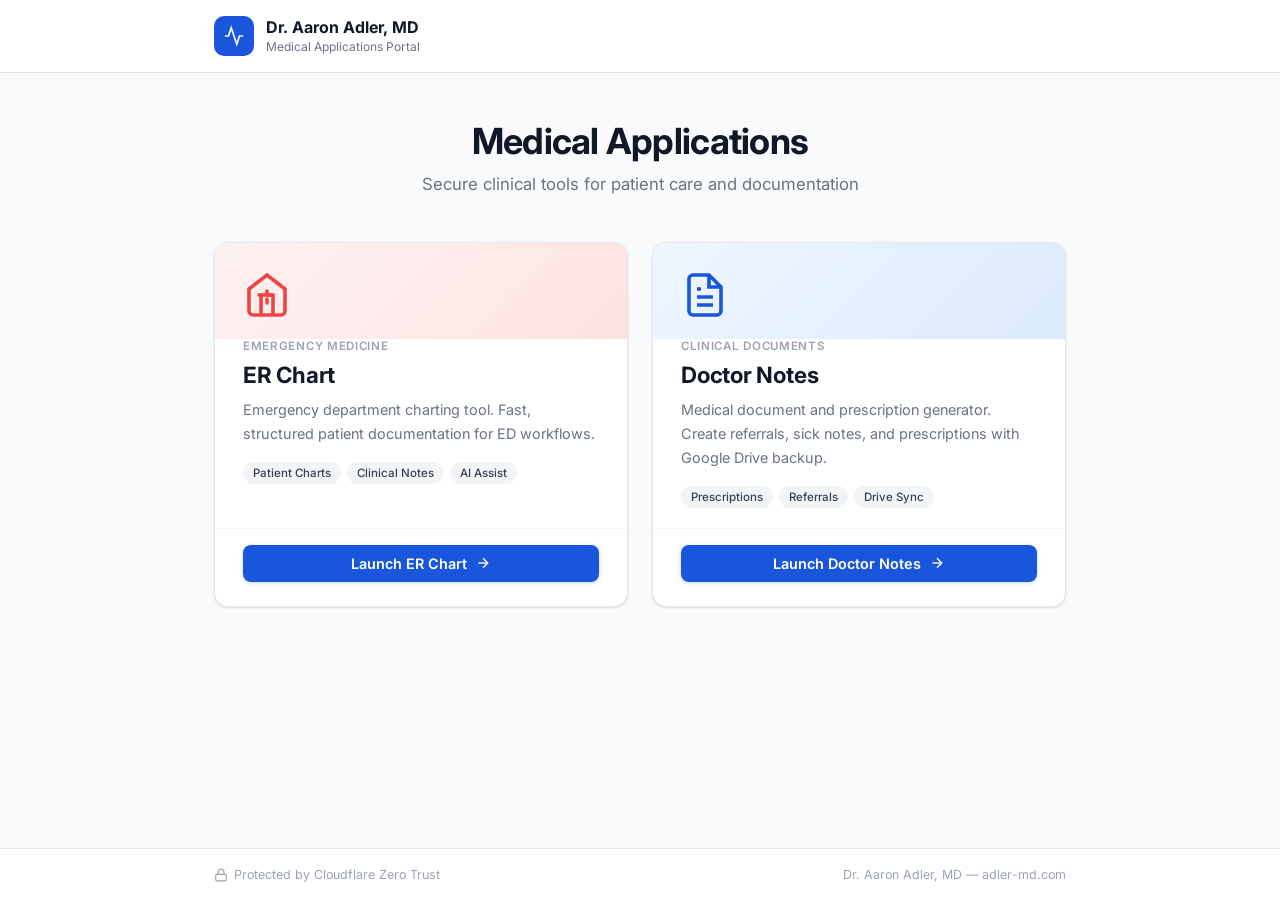
==== index.html @ fa026049 "Initial landing page — adler-md.com portal Clean medical portal with cards for ER Chart and Doctor N" ====
<!DOCTYPE html>
<html lang="en">
<head>
  <meta charset="UTF-8" />
  <meta name="viewport" content="width=device-width, initial-scale=1.0" />
  <title>Dr. Aaron Adler, MD — Medical Applications Portal</title>
  <link rel="stylesheet" href="style.css" />
  <link rel="preconnect" href="https://fonts.googleapis.com" />
  <link rel="preconnect" href="https://fonts.gstatic.com" crossorigin />
  <link href="https://fonts.googleapis.com/css2?family=Inter:wght@400;500;600;700&display=swap" rel="stylesheet" />
</head>
<body>

  <header class="header">
    <div class="header-inner">
      <div class="header-logo">
        <div class="logo-icon">
          <svg viewBox="0 0 24 24" fill="none" stroke="currentColor" stroke-width="1.8">
            <path d="M22 12h-4l-3 9L9 3l-3 9H2"/>
          </svg>
        </div>
        <div>
          <div class="logo-name">Dr. Aaron Adler, MD</div>
          <div class="logo-sub">Medical Applications Portal</div>
        </div>
      </div>
    </div>
  </header>

  <main class="main">

    <section class="hero">
      <h1 class="hero-title">Medical Applications</h1>
      <p class="hero-sub">Secure clinical tools for patient care and documentation</p>
    </section>

    <section class="cards">

      <div class="app-card">
        <div class="card-icon card-icon--red">
          <svg viewBox="0 0 24 24" fill="none" stroke="currentColor" stroke-width="1.8">
            <path d="M3 9l9-7 9 7v11a2 2 0 0 1-2 2H5a2 2 0 0 1-2-2z"/>
            <path d="M9 22V12h6v10"/>
            <line x1="12" y1="5" x2="12" y2="5"/>
            <path d="M8 12h2m2 0h2m-2-2v2m0 2v2" stroke-linecap="round"/>
          </svg>
        </div>
        <div class="card-body">
          <div class="card-tag">Emergency Medicine</div>
          <h2 class="card-title">ER Chart</h2>
          <p class="card-desc">Emergency department charting tool. Fast, structured patient documentation for ED workflows.</p>
          <div class="card-features">
            <span class="feature-pill">Patient Charts</span>
            <span class="feature-pill">Clinical Notes</span>
            <span class="feature-pill">AI Assist</span>
          </div>
        </div>
        <div class="card-footer">
          <a href="https://er.adler-md.com" class="btn btn-primary">
            Launch ER Chart
            <svg viewBox="0 0 24 24" fill="none" stroke="currentColor" stroke-width="2"><line x1="5" y1="12" x2="19" y2="12"/><polyline points="12 5 19 12 12 19"/></svg>
          </a>
        </div>
      </div>

      <div class="app-card">
        <div class="card-icon card-icon--blue">
          <svg viewBox="0 0 24 24" fill="none" stroke="currentColor" stroke-width="1.8">
            <path d="M14 2H6a2 2 0 0 0-2 2v16a2 2 0 0 0 2 2h12a2 2 0 0 0 2-2V8z"/>
            <polyline points="14 2 14 8 20 8"/>
            <line x1="16" y1="13" x2="8" y2="13"/>
            <line x1="16" y1="17" x2="8" y2="17"/>
            <polyline points="10 9 9 9 8 9"/>
          </svg>
        </div>
        <div class="card-body">
          <div class="card-tag">Clinical Documents</div>
          <h2 class="card-title">Doctor Notes</h2>
          <p class="card-desc">Medical document and prescription generator. Create referrals, sick notes, and prescriptions with Google Drive backup.</p>
          <div class="card-features">
            <span class="feature-pill">Prescriptions</span>
            <span class="feature-pill">Referrals</span>
            <span class="feature-pill">Drive Sync</span>
          </div>
        </div>
        <div class="card-footer">
          <a href="https://notes.adler-md.com" class="btn btn-primary">
            Launch Doctor Notes
            <svg viewBox="0 0 24 24" fill="none" stroke="currentColor" stroke-width="2"><line x1="5" y1="12" x2="19" y2="12"/><polyline points="12 5 19 12 12 19"/></svg>
          </a>
        </div>
      </div>

    </section>

  </main>

  <footer class="footer">
    <div class="footer-inner">
      <div class="footer-lock">
        <svg viewBox="0 0 24 24" fill="none" stroke="currentColor" stroke-width="2" style="width:14px;height:14px;">
          <rect x="3" y="11" width="18" height="11" rx="2" ry="2"/>
          <path d="M7 11V7a5 5 0 0 1 10 0v4"/>
        </svg>
        Protected by Cloudflare Zero Trust
      </div>
      <div class="footer-copy">Dr. Aaron Adler, MD &mdash; adler-md.com</div>
    </div>
  </footer>

</body>
</html>
---- style.css ----
*, *::before, *::after {
  box-sizing: border-box;
  margin: 0;
  padding: 0;
}

:root {
  --blue-600: #1a56db;
  --blue-700: #1648c0;
  --blue-50:  #eff6ff;
  --blue-100: #dbeafe;
  --red-500:  #ef4444;
  --red-50:   #fef2f2;
  --red-100:  #fee2e2;
  --gray-50:  #f9fafb;
  --gray-100: #f3f4f6;
  --gray-200: #e5e7eb;
  --gray-400: #9ca3af;
  --gray-500: #6b7280;
  --gray-700: #374151;
  --gray-900: #111827;
  --white:    #ffffff;

  --shadow-sm: 0 1px 3px rgba(0,0,0,.08), 0 1px 2px rgba(0,0,0,.05);
  --shadow-md: 0 4px 16px rgba(0,0,0,.10), 0 2px 6px rgba(0,0,0,.06);
  --shadow-lg: 0 10px 32px rgba(0,0,0,.12), 0 4px 12px rgba(0,0,0,.07);

  --radius: 14px;
  --radius-sm: 8px;
}

html { font-size: 16px; }

body {
  font-family: 'Inter', system-ui, -apple-system, sans-serif;
  background: var(--gray-50);
  color: var(--gray-900);
  min-height: 100vh;
  display: flex;
  flex-direction: column;
  -webkit-font-smoothing: antialiased;
}

/* ---- HEADER ---- */
.header {
  background: var(--white);
  border-bottom: 1px solid var(--gray-200);
  position: sticky;
  top: 0;
  z-index: 10;
}

.header-inner {
  max-width: 900px;
  margin: 0 auto;
  padding: 16px 24px;
}

.header-logo {
  display: flex;
  align-items: center;
  gap: 12px;
}

.logo-icon {
  width: 40px;
  height: 40px;
  background: var(--blue-600);
  border-radius: 10px;
  display: flex;
  align-items: center;
  justify-content: center;
  flex-shrink: 0;
  color: var(--white);
}

.logo-icon svg {
  width: 22px;
  height: 22px;
}

.logo-name {
  font-size: 1rem;
  font-weight: 700;
  color: var(--gray-900);
  line-height: 1.2;
}

.logo-sub {
  font-size: .75rem;
  color: var(--gray-500);
  margin-top: 2px;
}

/* ---- MAIN ---- */
.main {
  flex: 1;
  max-width: 900px;
  width: 100%;
  margin: 0 auto;
  padding: 48px 24px 64px;
}

/* ---- HERO ---- */
.hero {
  text-align: center;
  margin-bottom: 48px;
}

.hero-title {
  font-size: 2.25rem;
  font-weight: 700;
  color: var(--gray-900);
  letter-spacing: -.02em;
  line-height: 1.15;
}

.hero-sub {
  margin-top: 12px;
  font-size: 1.05rem;
  color: var(--gray-500);
  font-weight: 400;
}

/* ---- CARDS ---- */
.cards {
  display: grid;
  grid-template-columns: repeat(auto-fit, minmax(300px, 1fr));
  gap: 24px;
}

.app-card {
  background: var(--white);
  border: 1px solid var(--gray-200);
  border-radius: var(--radius);
  box-shadow: var(--shadow-sm);
  display: flex;
  flex-direction: column;
  overflow: hidden;
  transition: box-shadow .18s ease, transform .18s ease;
}

.app-card:hover {
  box-shadow: var(--shadow-lg);
  transform: translateY(-2px);
}

/* Card icon banner */
.card-icon {
  padding: 28px 28px 20px;
  display: flex;
  align-items: center;
  justify-content: flex-start;
}

.card-icon svg {
  width: 48px;
  height: 48px;
}

.card-icon--blue {
  background: linear-gradient(135deg, var(--blue-50) 0%, var(--blue-100) 100%);
  color: var(--blue-600);
}

.card-icon--red {
  background: linear-gradient(135deg, var(--red-50) 0%, var(--red-100) 100%);
  color: var(--red-500);
}

/* Card body */
.card-body {
  padding: 0 28px 20px;
  flex: 1;
}

.card-tag {
  font-size: .72rem;
  font-weight: 600;
  text-transform: uppercase;
  letter-spacing: .06em;
  color: var(--gray-400);
  margin-bottom: 8px;
}

.card-title {
  font-size: 1.4rem;
  font-weight: 700;
  color: var(--gray-900);
  margin-bottom: 10px;
  letter-spacing: -.01em;
}

.card-desc {
  font-size: .9rem;
  color: var(--gray-500);
  line-height: 1.65;
  margin-bottom: 16px;
}

.card-features {
  display: flex;
  flex-wrap: wrap;
  gap: 6px;
}

.feature-pill {
  font-size: .72rem;
  font-weight: 500;
  background: var(--gray-100);
  color: var(--gray-700);
  border-radius: 99px;
  padding: 4px 10px;
}

/* Card footer */
.card-footer {
  padding: 16px 28px 24px;
  border-top: 1px solid var(--gray-100);
}

.btn {
  display: inline-flex;
  align-items: center;
  gap: 8px;
  font-family: inherit;
  font-size: .9rem;
  font-weight: 600;
  border-radius: var(--radius-sm);
  padding: 10px 18px;
  cursor: pointer;
  text-decoration: none;
  transition: background .15s, box-shadow .15s;
  border: none;
}

.btn svg {
  width: 16px;
  height: 16px;
  flex-shrink: 0;
}

.btn-primary {
  background: var(--blue-600);
  color: var(--white);
  width: 100%;
  justify-content: center;
  box-shadow: 0 1px 4px rgba(26,86,219,.25);
}

.btn-primary:hover {
  background: var(--blue-700);
  box-shadow: 0 4px 12px rgba(26,86,219,.35);
}

/* ---- FOOTER ---- */
.footer {
  background: var(--white);
  border-top: 1px solid var(--gray-200);
  margin-top: auto;
}

.footer-inner {
  max-width: 900px;
  margin: 0 auto;
  padding: 18px 24px;
  display: flex;
  align-items: center;
  justify-content: space-between;
  gap: 16px;
  flex-wrap: wrap;
}

.footer-lock {
  display: flex;
  align-items: center;
  gap: 6px;
  font-size: .78rem;
  color: var(--gray-400);
}

.footer-copy {
  font-size: .78rem;
  color: var(--gray-400);
}

/* ---- RESPONSIVE ---- */
@media (max-width: 600px) {
  .hero-title { font-size: 1.75rem; }
  .main { padding: 32px 16px 48px; }
  .hero { margin-bottom: 32px; }
  .card-icon, .card-body { padding-left: 20px; padding-right: 20px; }
  .card-footer { padding: 14px 20px 20px; }
  .footer-inner { flex-direction: column; align-items: flex-start; gap: 6px; }
}
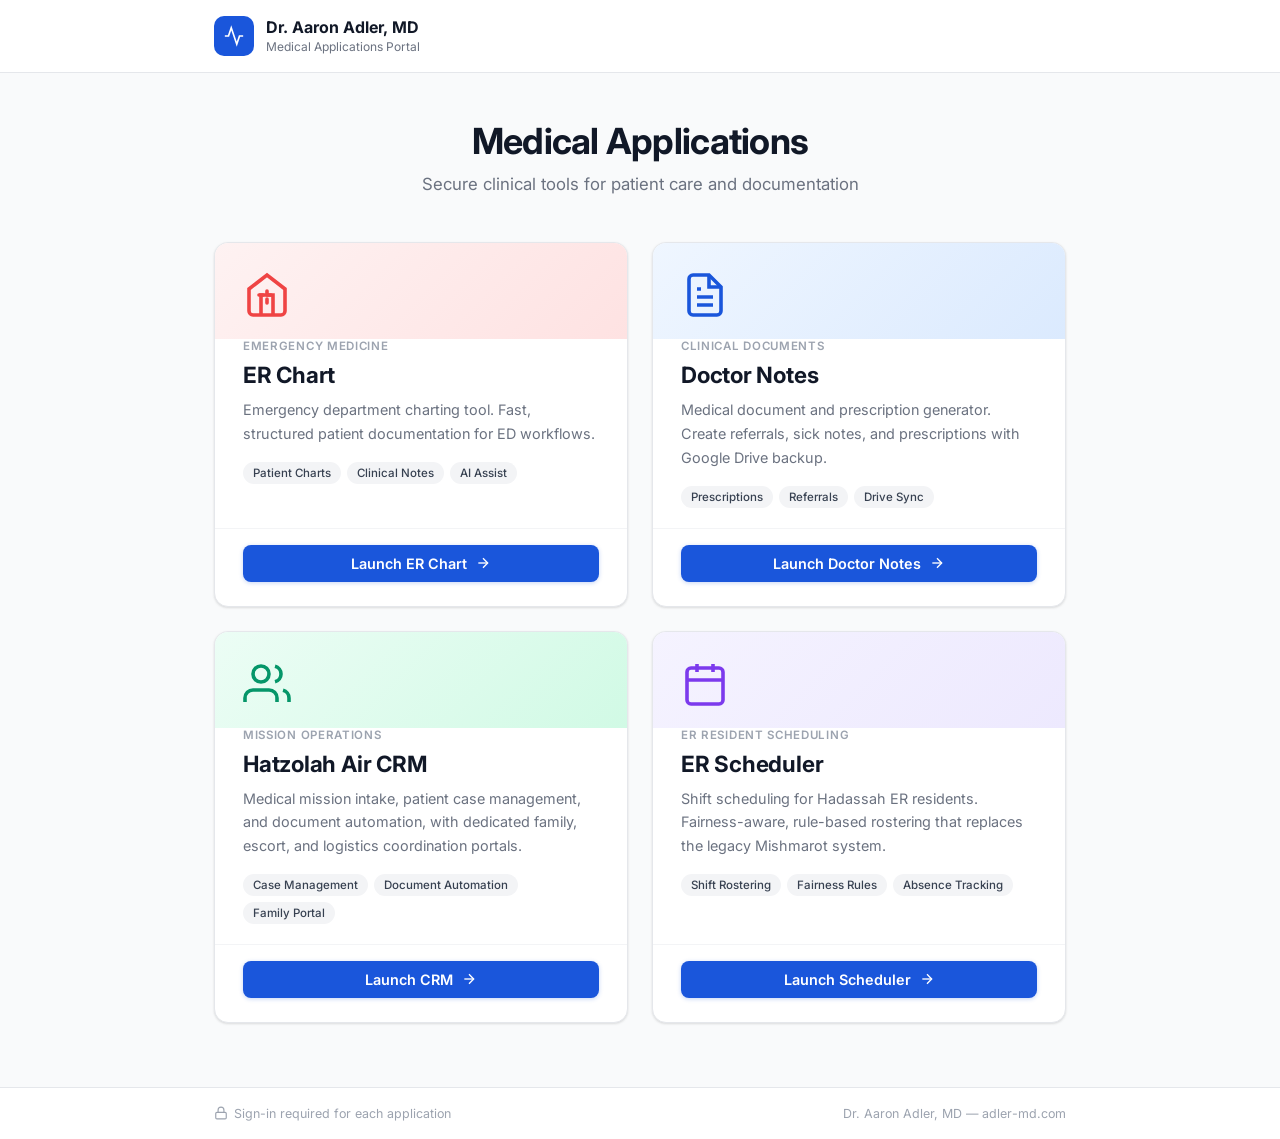
==== commit 4143b4a9: "Add CRM and Scheduler cards, update footer and security headers - Add Hatzolah Air CRM card (app.hat" ====
--- a/index.html
+++ b/index.html
@@ -91,6 +91,60 @@
         </div>
       </div>
 
+      <div class="app-card">
+        <div class="card-icon card-icon--green">
+          <svg viewBox="0 0 24 24" fill="none" stroke="currentColor" stroke-width="1.8">
+            <path d="M17 21v-2a4 4 0 0 0-4-4H5a4 4 0 0 0-4 4v2"/>
+            <circle cx="9" cy="7" r="4"/>
+            <path d="M23 21v-2a4 4 0 0 0-3-3.87"/>
+            <path d="M16 3.13a4 4 0 0 1 0 7.75"/>
+          </svg>
+        </div>
+        <div class="card-body">
+          <div class="card-tag">Mission Operations</div>
+          <h2 class="card-title">Hatzolah Air CRM</h2>
+          <p class="card-desc">Medical mission intake, patient case management, and document automation, with dedicated family, escort, and logistics coordination portals.</p>
+          <div class="card-features">
+            <span class="feature-pill">Case Management</span>
+            <span class="feature-pill">Document Automation</span>
+            <span class="feature-pill">Family Portal</span>
+          </div>
+        </div>
+        <div class="card-footer">
+          <a href="https://app.hatzolahair.org.il" class="btn btn-primary">
+            Launch CRM
+            <svg viewBox="0 0 24 24" fill="none" stroke="currentColor" stroke-width="2"><line x1="5" y1="12" x2="19" y2="12"/><polyline points="12 5 19 12 12 19"/></svg>
+          </a>
+        </div>
+      </div>
+
+      <div class="app-card">
+        <div class="card-icon card-icon--purple">
+          <svg viewBox="0 0 24 24" fill="none" stroke="currentColor" stroke-width="1.8">
+            <rect x="3" y="4" width="18" height="18" rx="2" ry="2"/>
+            <line x1="16" y1="2" x2="16" y2="6"/>
+            <line x1="8" y1="2" x2="8" y2="6"/>
+            <line x1="3" y1="10" x2="21" y2="10"/>
+          </svg>
+        </div>
+        <div class="card-body">
+          <div class="card-tag">ER Resident Scheduling</div>
+          <h2 class="card-title">ER Scheduler</h2>
+          <p class="card-desc">Shift scheduling for Hadassah ER residents. Fairness-aware, rule-based rostering that replaces the legacy Mishmarot system.</p>
+          <div class="card-features">
+            <span class="feature-pill">Shift Rostering</span>
+            <span class="feature-pill">Fairness Rules</span>
+            <span class="feature-pill">Absence Tracking</span>
+          </div>
+        </div>
+        <div class="card-footer">
+          <a href="https://scheduler.adler-md.com" class="btn btn-primary">
+            Launch Scheduler
+            <svg viewBox="0 0 24 24" fill="none" stroke="currentColor" stroke-width="2"><line x1="5" y1="12" x2="19" y2="12"/><polyline points="12 5 19 12 12 19"/></svg>
+          </a>
+        </div>
+      </div>
+
     </section>
 
   </main>
@@ -98,11 +152,11 @@
   <footer class="footer">
     <div class="footer-inner">
       <div class="footer-lock">
-        <svg viewBox="0 0 24 24" fill="none" stroke="currentColor" stroke-width="2" style="width:14px;height:14px;">
+        <svg viewBox="0 0 24 24" fill="none" stroke="currentColor" stroke-width="2">
           <rect x="3" y="11" width="18" height="11" rx="2" ry="2"/>
           <path d="M7 11V7a5 5 0 0 1 10 0v4"/>
         </svg>
-        Protected by Cloudflare Zero Trust
+        Sign-in required for each application
       </div>
       <div class="footer-copy">Dr. Aaron Adler, MD &mdash; adler-md.com</div>
     </div>
--- a/style.css
+++ b/style.css
@@ -12,6 +12,12 @@
   --red-500:  #ef4444;
   --red-50:   #fef2f2;
   --red-100:  #fee2e2;
+  --green-600: #059669;
+  --green-50:  #ecfdf5;
+  --green-100: #d1fae5;
+  --purple-600: #7c3aed;
+  --purple-50:  #f5f3ff;
+  --purple-100: #ede9fe;
   --gray-50:  #f9fafb;
   --gray-100: #f3f4f6;
   --gray-200: #e5e7eb;
@@ -166,6 +172,16 @@
 .card-icon--red {
   background: linear-gradient(135deg, var(--red-50) 0%, var(--red-100) 100%);
   color: var(--red-500);
+}
+
+.card-icon--green {
+  background: linear-gradient(135deg, var(--green-50) 0%, var(--green-100) 100%);
+  color: var(--green-600);
+}
+
+.card-icon--purple {
+  background: linear-gradient(135deg, var(--purple-50) 0%, var(--purple-100) 100%);
+  color: var(--purple-600);
 }
 
 /* Card body */
@@ -279,6 +295,11 @@
   color: var(--gray-400);
 }
 
+.footer-lock svg {
+  width: 14px;
+  height: 14px;
+}
+
 .footer-copy {
   font-size: .78rem;
   color: var(--gray-400);
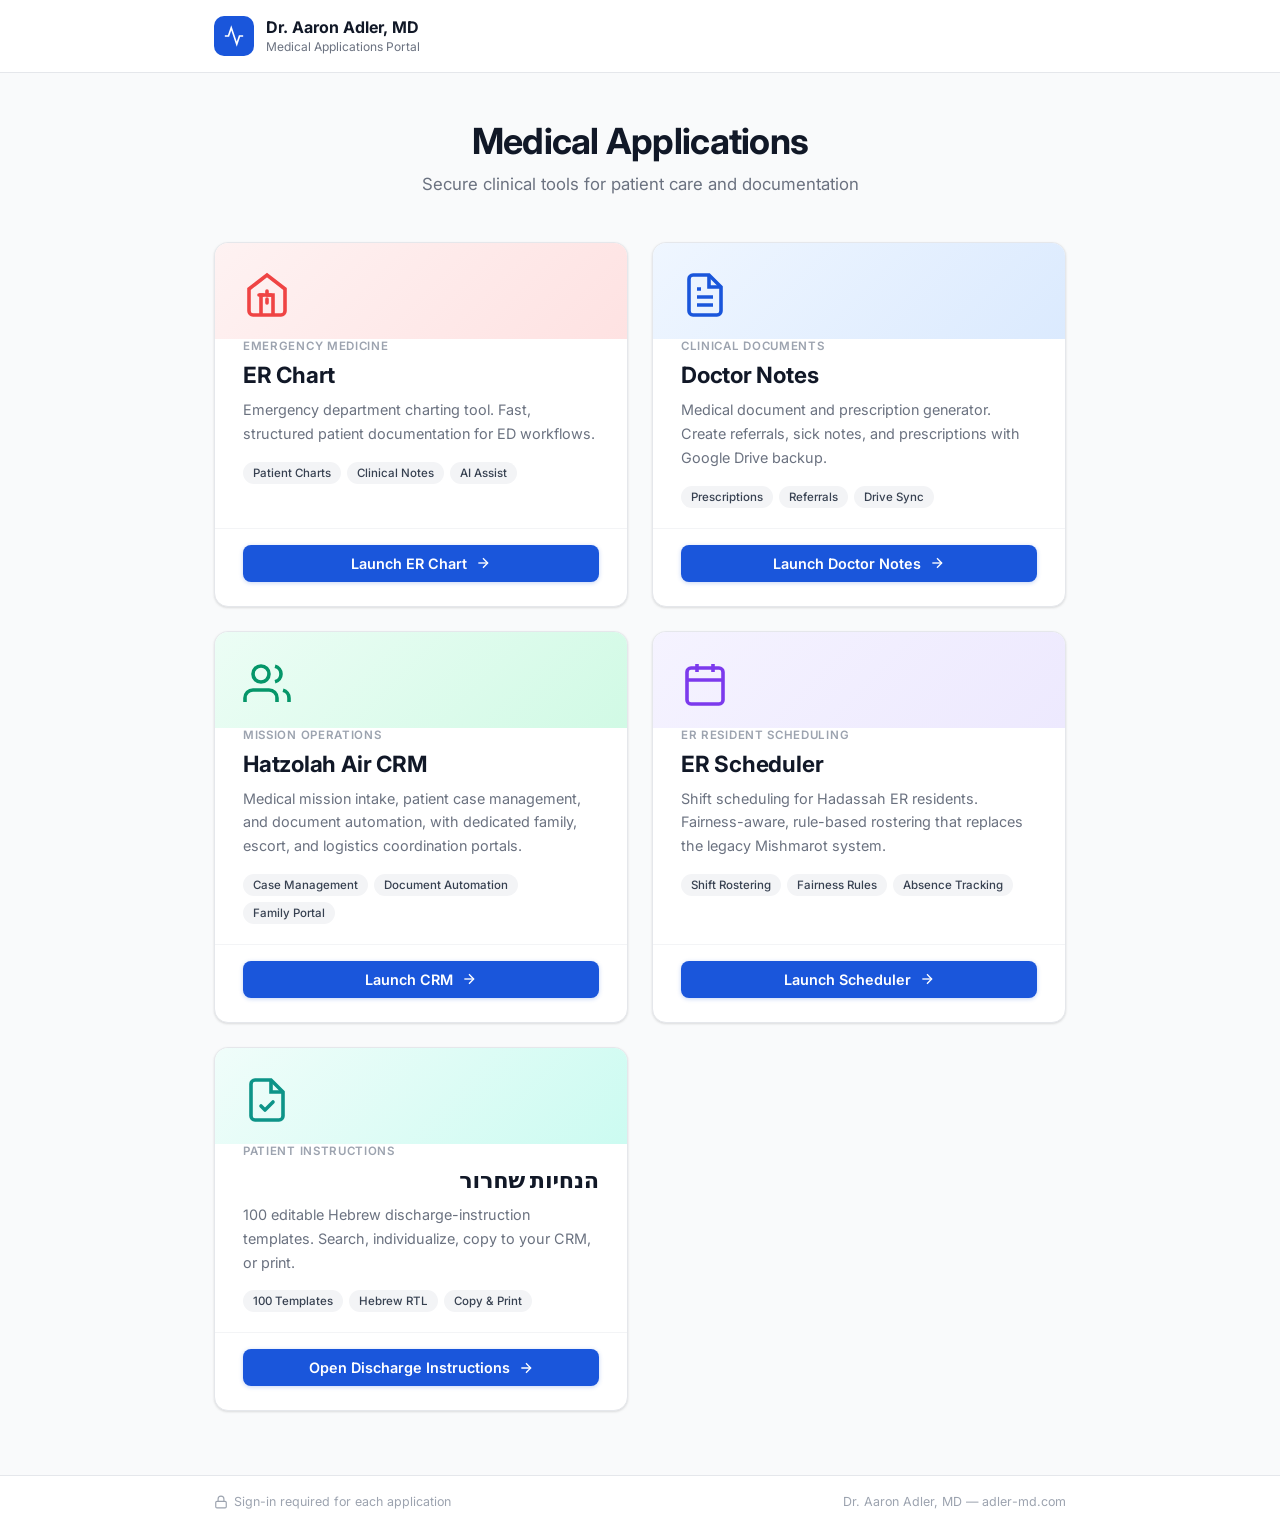
==== commit b6af89a4: "Add Hebrew discharge instructions module (הנחיות שחרור) 100 templates with search, category filter, " ====
--- a/index.html
+++ b/index.html
@@ -145,6 +145,32 @@
         </div>
       </div>
 
+      <div class="app-card">
+        <div class="card-icon card-icon--teal">
+          <svg viewBox="0 0 24 24" fill="none" stroke="currentColor" stroke-width="1.8">
+            <path d="M14 2H6a2 2 0 0 0-2 2v16a2 2 0 0 0 2 2h12a2 2 0 0 0 2-2V8z"/>
+            <polyline points="14 2 14 8 20 8"/>
+            <path d="M9 15l2 2 4-4" stroke-linecap="round" stroke-linejoin="round"/>
+          </svg>
+        </div>
+        <div class="card-body">
+          <div class="card-tag">Patient Instructions</div>
+          <h2 class="card-title" lang="he" dir="rtl">הנחיות שחרור</h2>
+          <p class="card-desc">100 editable Hebrew discharge-instruction templates. Search, individualize, copy to your CRM, or print.</p>
+          <div class="card-features">
+            <span class="feature-pill">100 Templates</span>
+            <span class="feature-pill">Hebrew RTL</span>
+            <span class="feature-pill">Copy &amp; Print</span>
+          </div>
+        </div>
+        <div class="card-footer">
+          <a href="/discharge-instructions/" class="btn btn-primary">
+            Open Discharge Instructions
+            <svg viewBox="0 0 24 24" fill="none" stroke="currentColor" stroke-width="2"><line x1="5" y1="12" x2="19" y2="12"/><polyline points="12 5 19 12 12 19"/></svg>
+          </a>
+        </div>
+      </div>
+
     </section>
 
   </main>
--- a/style.css
+++ b/style.css
@@ -184,6 +184,11 @@
   color: var(--purple-600);
 }
 
+.card-icon--teal {
+  background: linear-gradient(135deg, #f0fdfa 0%, #ccfbf1 100%);
+  color: #0d9488;
+}
+
 /* Card body */
 .card-body {
   padding: 0 28px 20px;
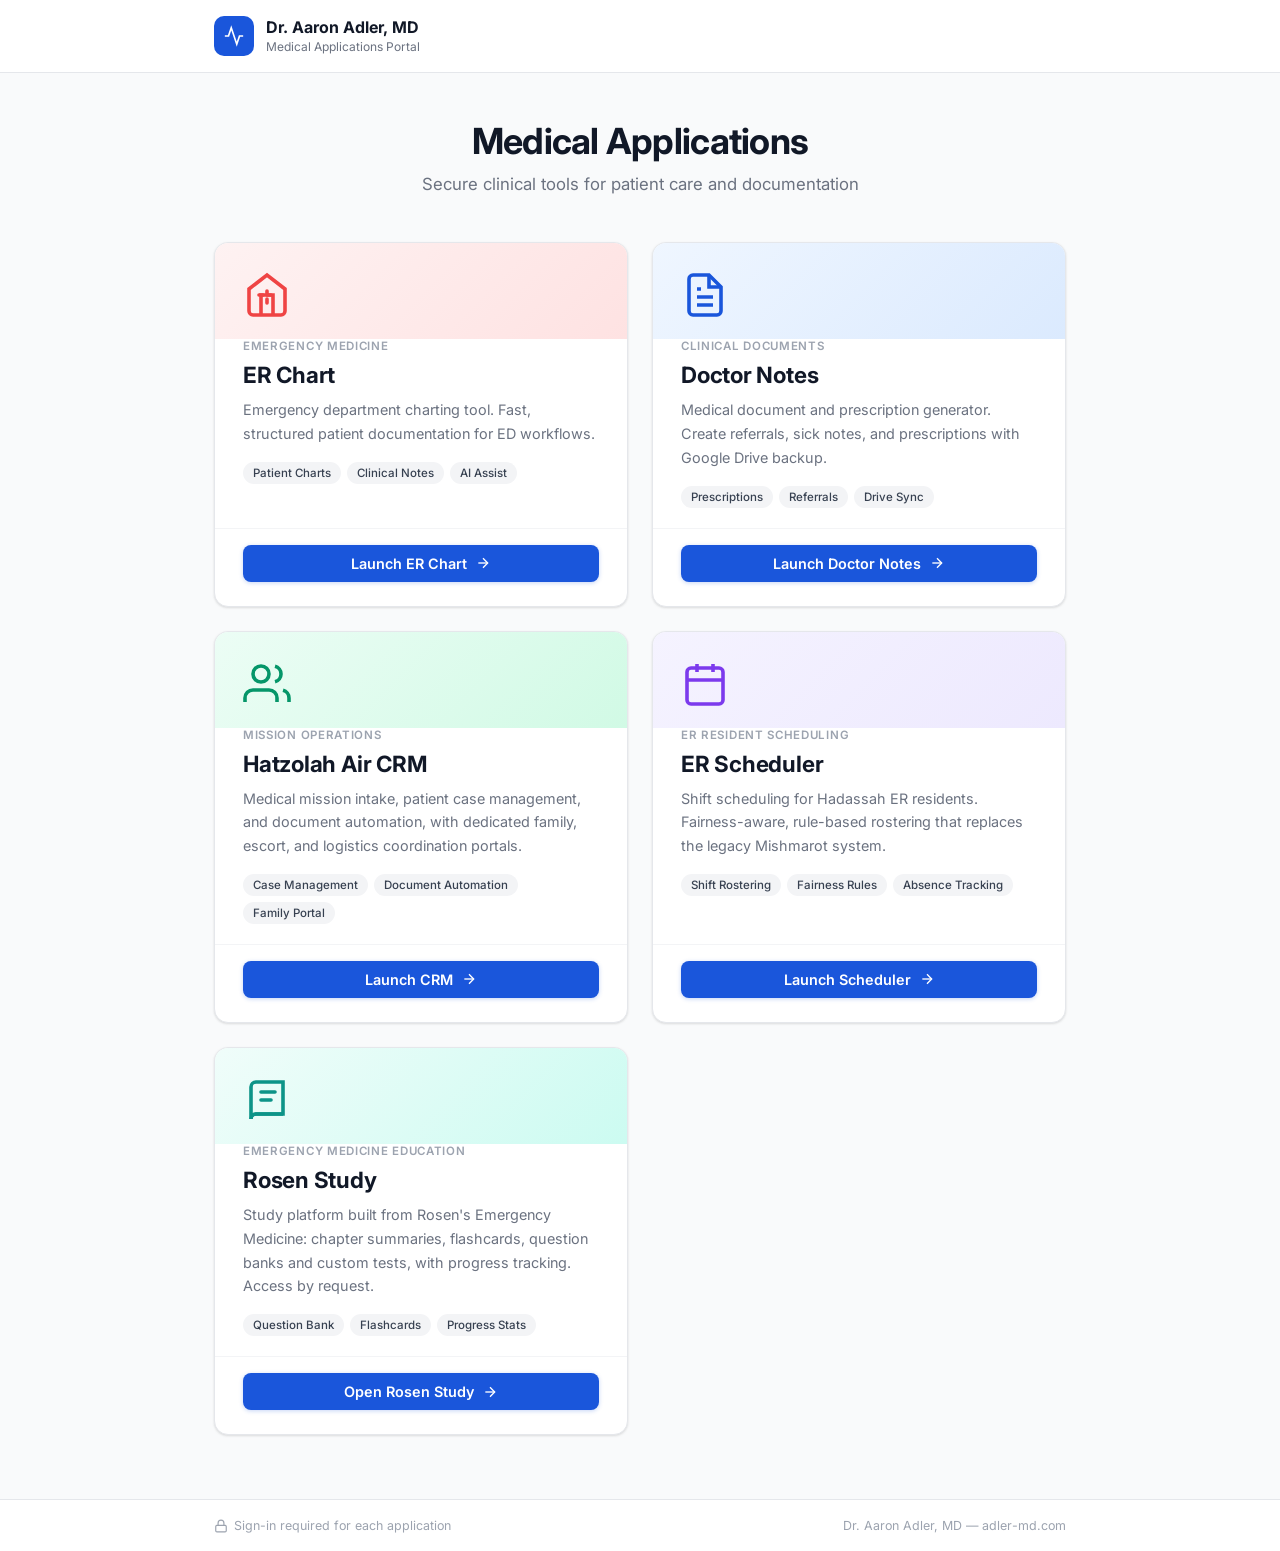
==== commit fd9794f4: "Add Rosen Study card to the landing page Links to rosen.adler-md.com, styled like the other app card" ====
--- a/index.html
+++ b/index.html
@@ -148,24 +148,24 @@
       <div class="app-card">
         <div class="card-icon card-icon--teal">
           <svg viewBox="0 0 24 24" fill="none" stroke="currentColor" stroke-width="1.8">
-            <path d="M14 2H6a2 2 0 0 0-2 2v16a2 2 0 0 0 2 2h12a2 2 0 0 0 2-2V8z"/>
-            <polyline points="14 2 14 8 20 8"/>
-            <path d="M9 15l2 2 4-4" stroke-linecap="round" stroke-linejoin="round"/>
+            <path d="M4 5.5A2.5 2.5 0 0 1 6.5 3H20v16H6.5A2.5 2.5 0 0 0 4 21.5v-16z"/>
+            <path d="M4 21.5A2.5 2.5 0 0 1 6.5 19H20"/>
+            <path d="M9 8h7M9 12h5" stroke-linecap="round"/>
           </svg>
         </div>
         <div class="card-body">
-          <div class="card-tag">Patient Instructions</div>
-          <h2 class="card-title" lang="he" dir="rtl">הנחיות שחרור</h2>
-          <p class="card-desc">100 editable Hebrew discharge-instruction templates. Search, individualize, copy to your CRM, or print.</p>
+          <div class="card-tag">Emergency Medicine Education</div>
+          <h2 class="card-title">Rosen Study</h2>
+          <p class="card-desc">Study platform built from Rosen's Emergency Medicine: chapter summaries, flashcards, question banks and custom tests, with progress tracking. Access by request.</p>
           <div class="card-features">
-            <span class="feature-pill">100 Templates</span>
-            <span class="feature-pill">Hebrew RTL</span>
-            <span class="feature-pill">Copy &amp; Print</span>
+            <span class="feature-pill">Question Bank</span>
+            <span class="feature-pill">Flashcards</span>
+            <span class="feature-pill">Progress Stats</span>
           </div>
         </div>
         <div class="card-footer">
-          <a href="/discharge-instructions/" class="btn btn-primary">
-            Open Discharge Instructions
+          <a href="https://rosen.adler-md.com" class="btn btn-primary">
+            Open Rosen Study
             <svg viewBox="0 0 24 24" fill="none" stroke="currentColor" stroke-width="2"><line x1="5" y1="12" x2="19" y2="12"/><polyline points="12 5 19 12 12 19"/></svg>
           </a>
         </div>
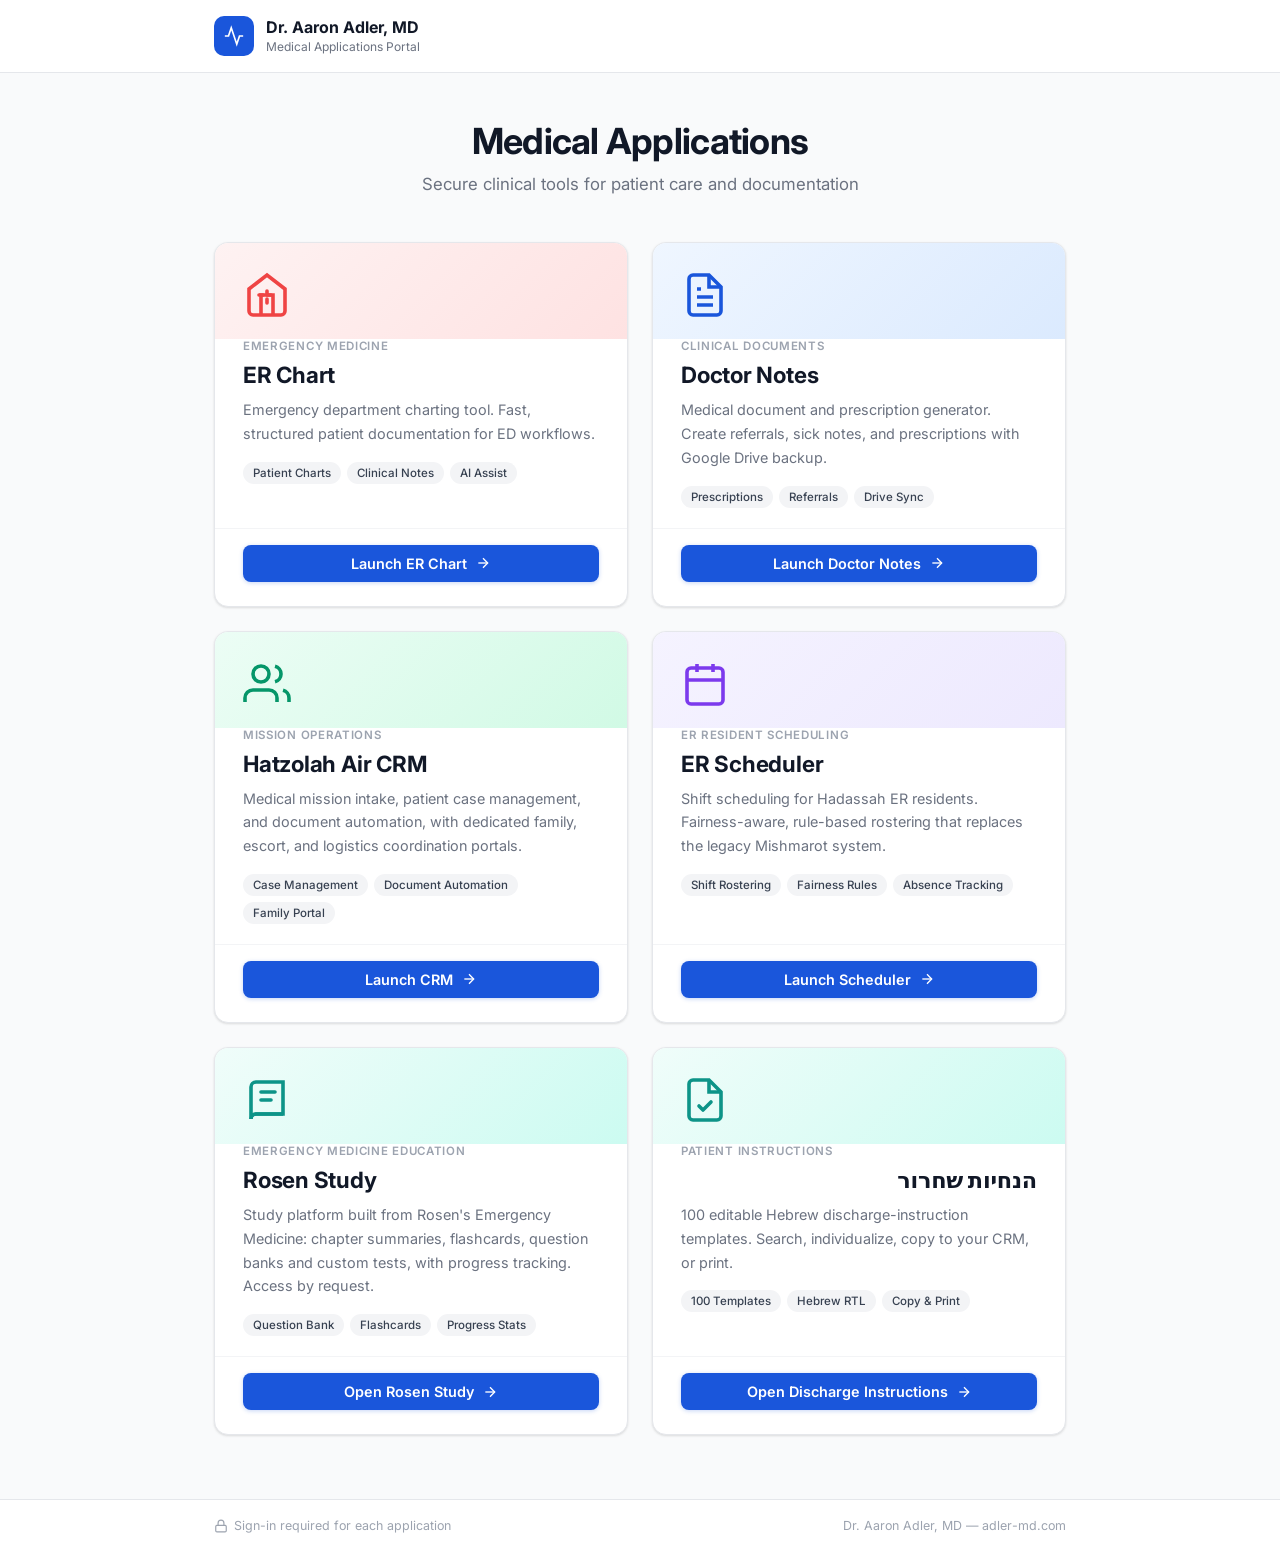
==== commit 3285e00c: "Merge main into discharge-instructions branch Keep both the Rosen Study and Discharge Instructions h" ====
--- a/index.html
+++ b/index.html
@@ -171,6 +171,32 @@
         </div>
       </div>
 
+      <div class="app-card">
+        <div class="card-icon card-icon--teal">
+          <svg viewBox="0 0 24 24" fill="none" stroke="currentColor" stroke-width="1.8">
+            <path d="M14 2H6a2 2 0 0 0-2 2v16a2 2 0 0 0 2 2h12a2 2 0 0 0 2-2V8z"/>
+            <polyline points="14 2 14 8 20 8"/>
+            <path d="M9 15l2 2 4-4" stroke-linecap="round" stroke-linejoin="round"/>
+          </svg>
+        </div>
+        <div class="card-body">
+          <div class="card-tag">Patient Instructions</div>
+          <h2 class="card-title" lang="he" dir="rtl">הנחיות שחרור</h2>
+          <p class="card-desc">100 editable Hebrew discharge-instruction templates. Search, individualize, copy to your CRM, or print.</p>
+          <div class="card-features">
+            <span class="feature-pill">100 Templates</span>
+            <span class="feature-pill">Hebrew RTL</span>
+            <span class="feature-pill">Copy &amp; Print</span>
+          </div>
+        </div>
+        <div class="card-footer">
+          <a href="/discharge-instructions/" class="btn btn-primary">
+            Open Discharge Instructions
+            <svg viewBox="0 0 24 24" fill="none" stroke="currentColor" stroke-width="2"><line x1="5" y1="12" x2="19" y2="12"/><polyline points="12 5 19 12 12 19"/></svg>
+          </a>
+        </div>
+      </div>
+
     </section>
 
   </main>
